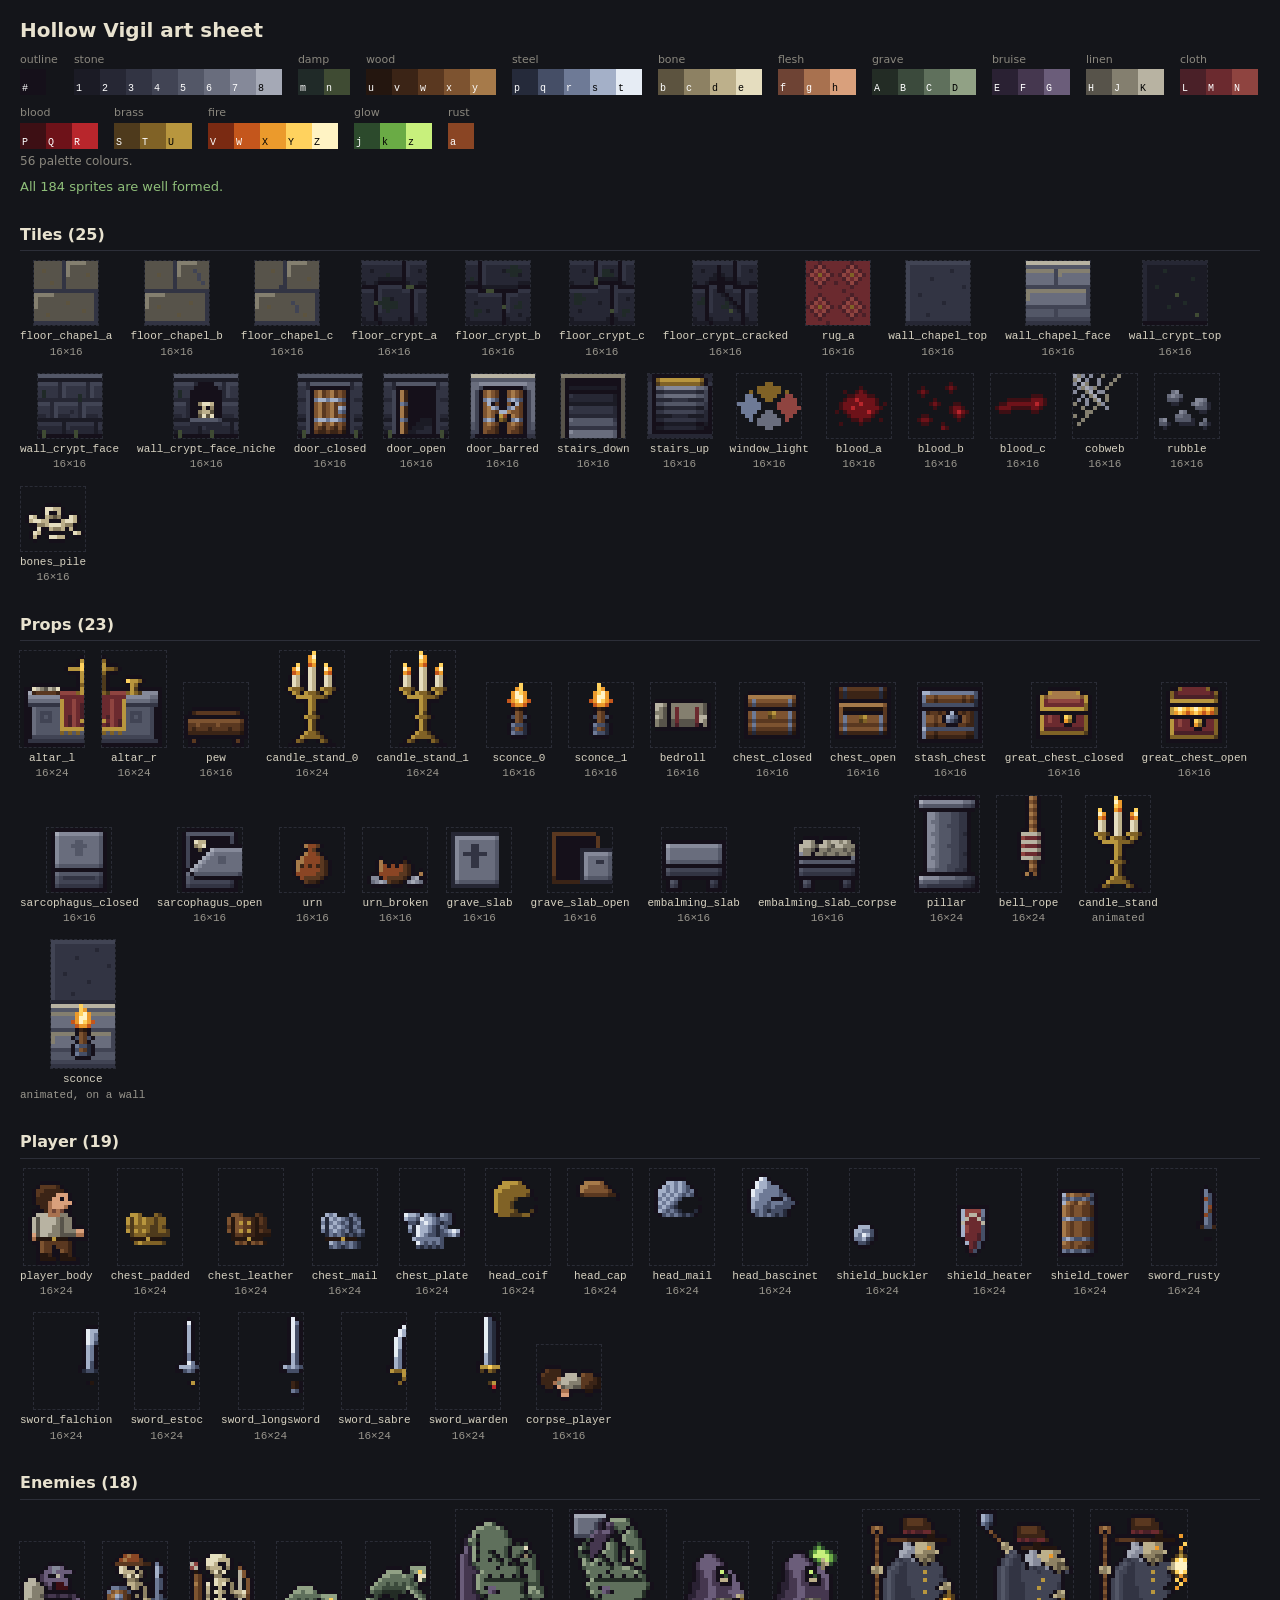
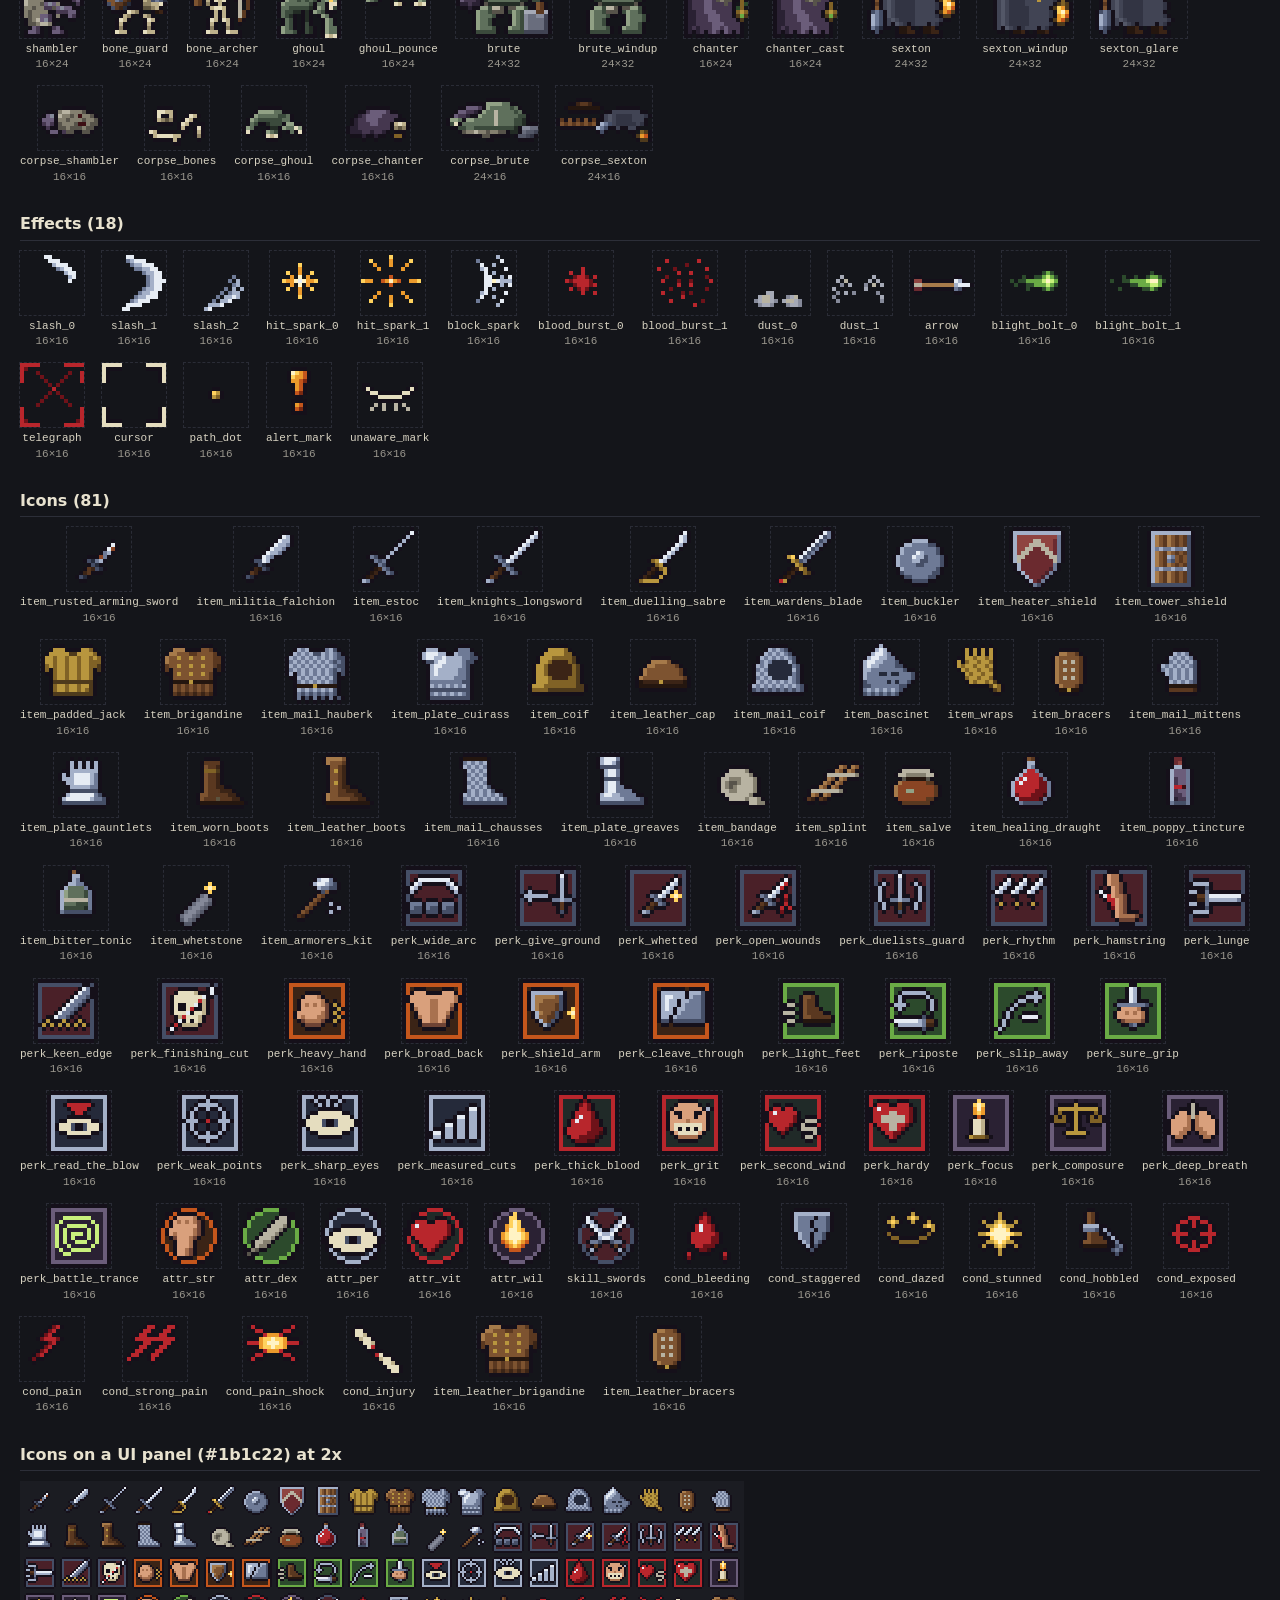
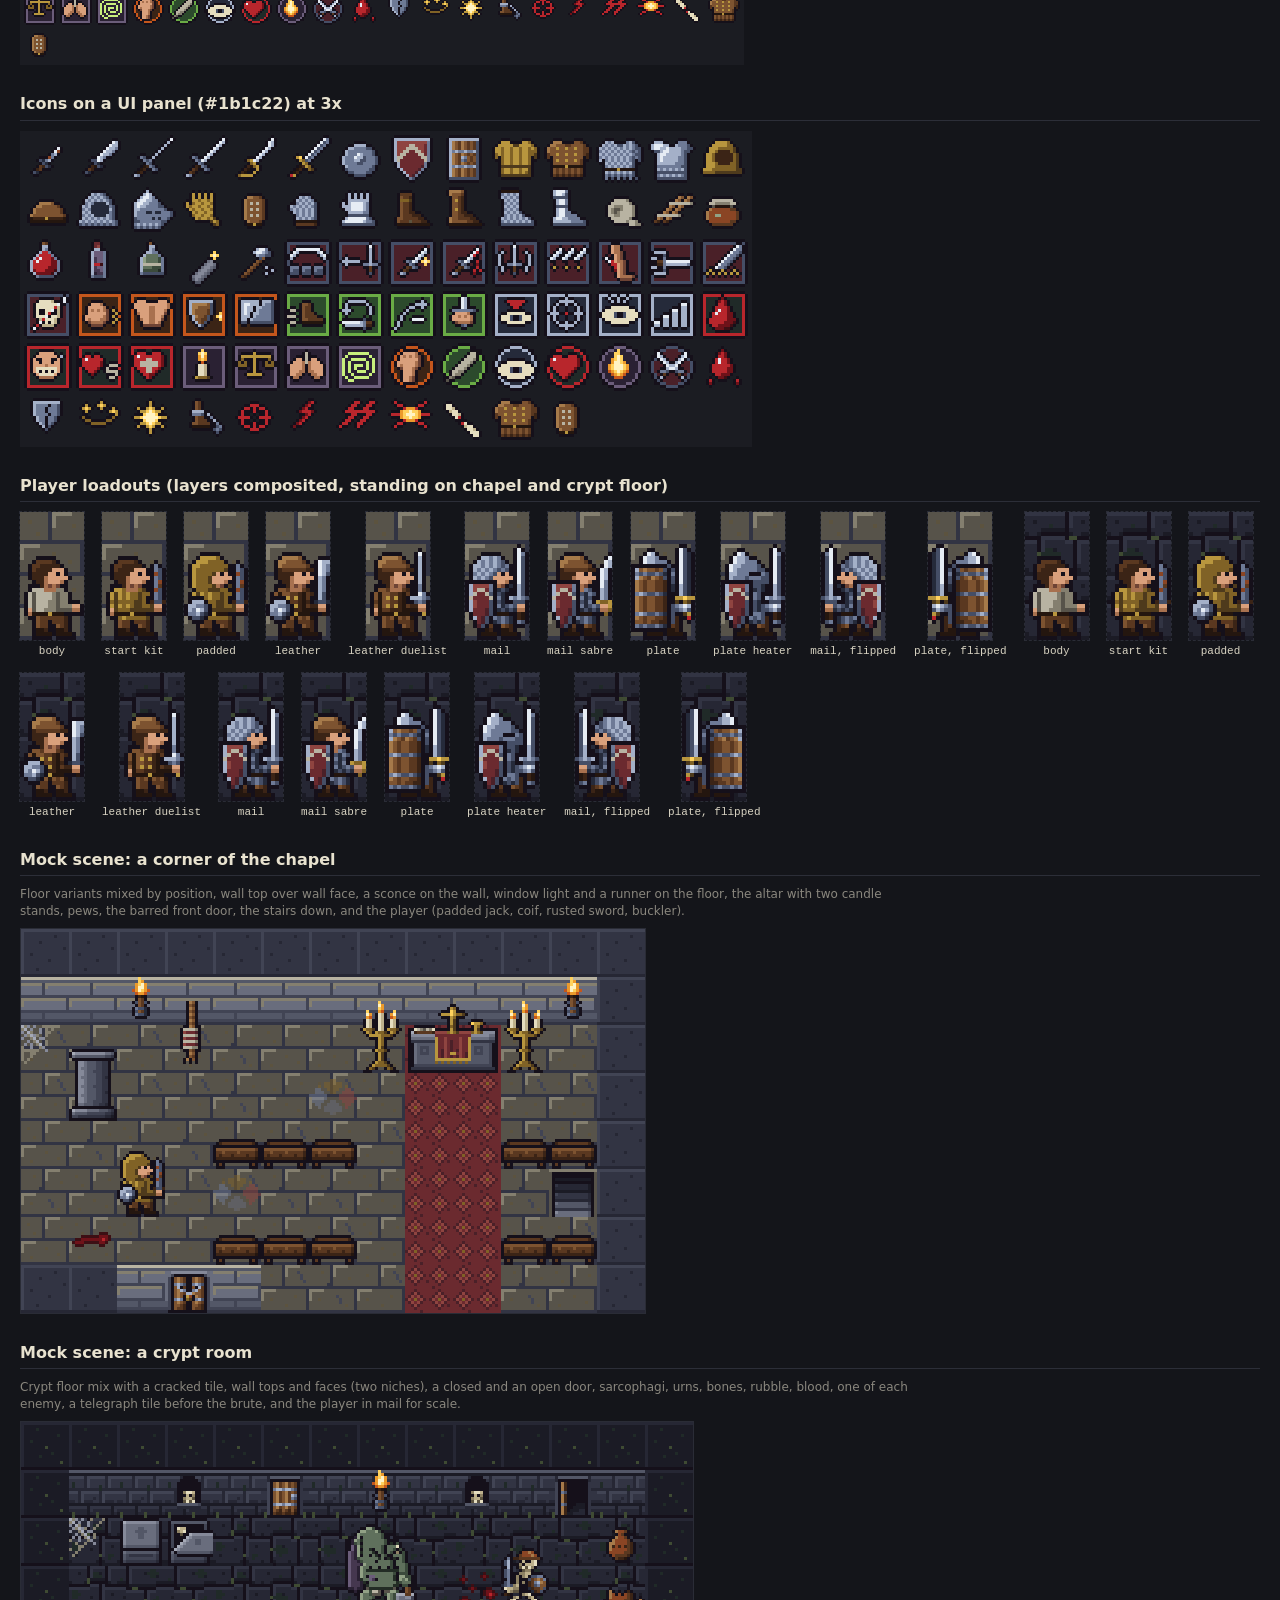
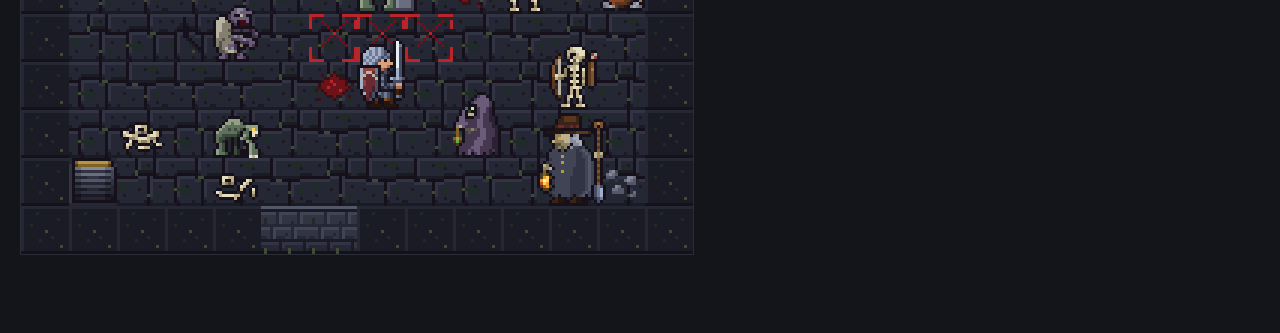
==== art.html @ a9280f54 "Release from d884f41" ====
<!doctype html>
<html lang="en">
  <head>
    <meta charset="utf-8" />
    <meta name="viewport" content="width=device-width, initial-scale=1" />
    <title>Hollow Vigil art sheet</title>
    <script type="module" crossorigin src="./assets/art-aBre4uYu.js"></script>
    <link rel="modulepreload" crossorigin href="./assets/bake-BDaIkIB0.js">
  </head>
  <body>
    <div id="sheet"></div>
  </body>
</html>
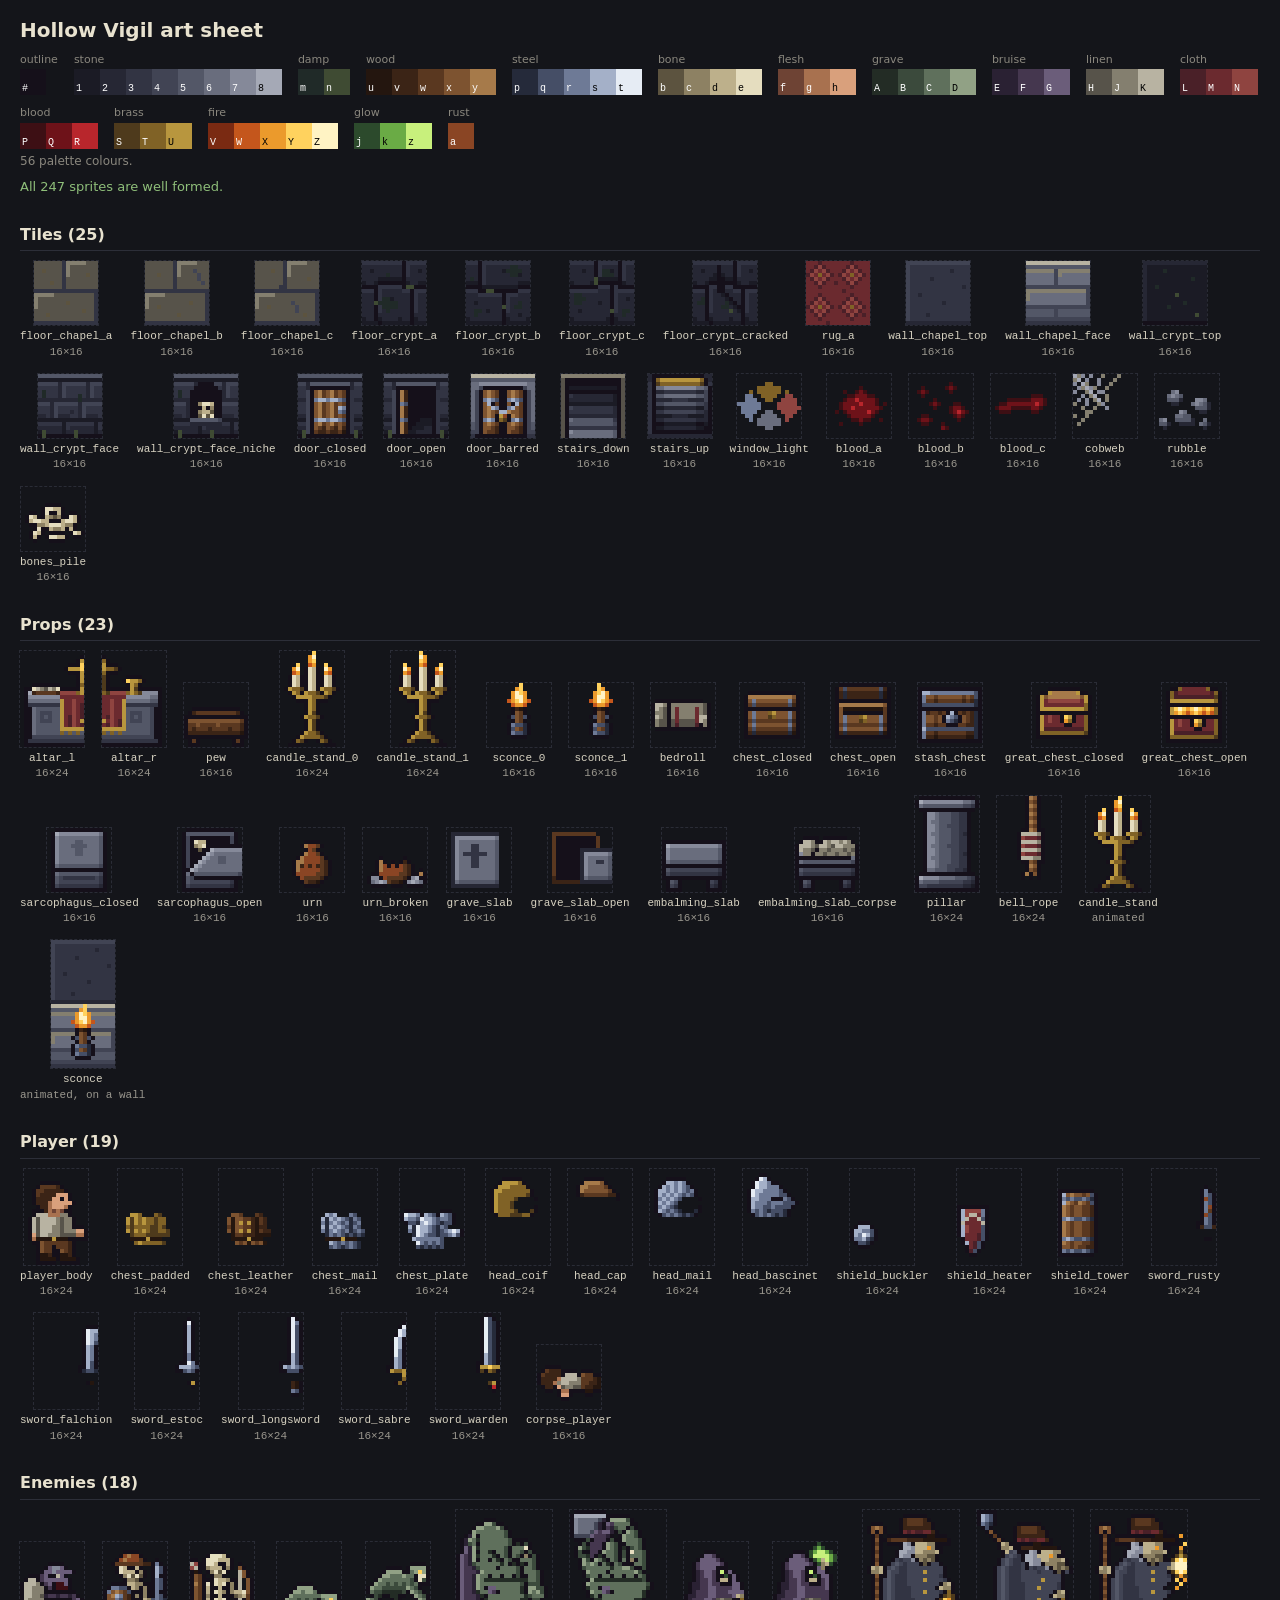
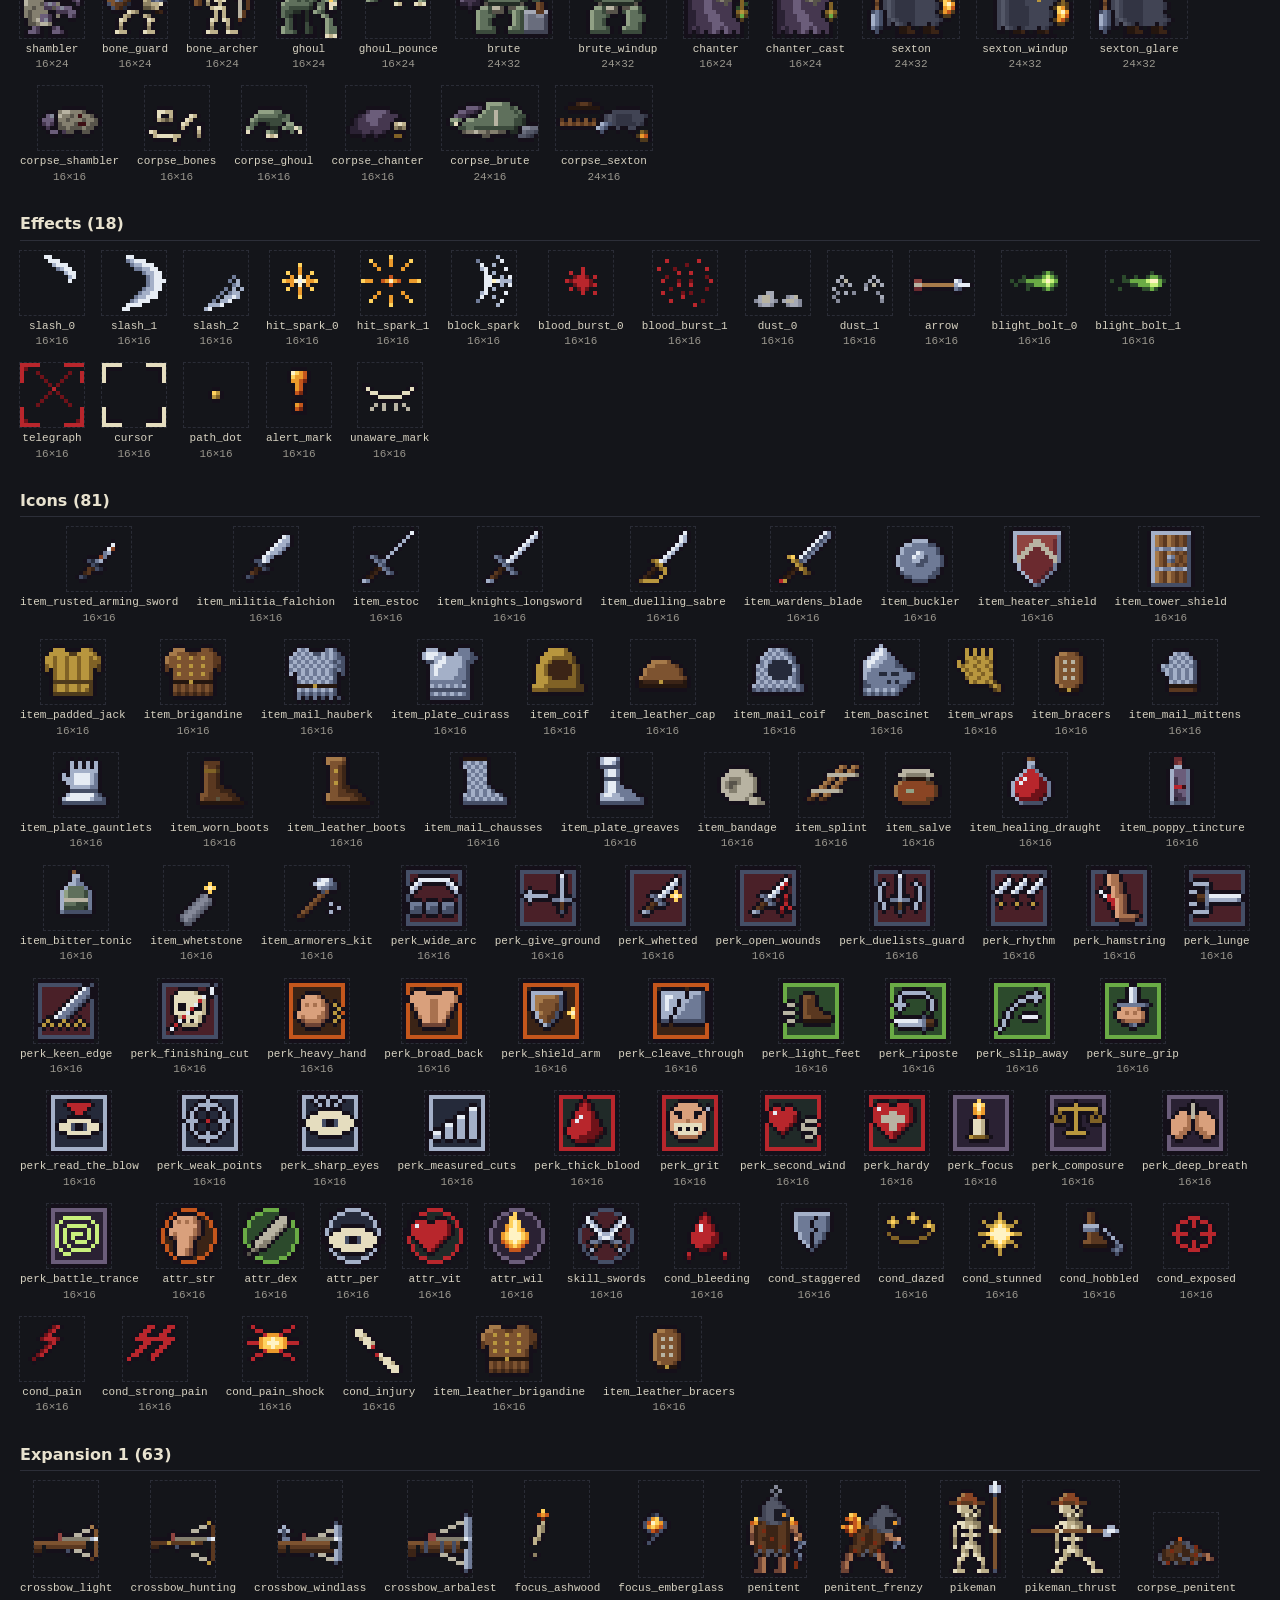
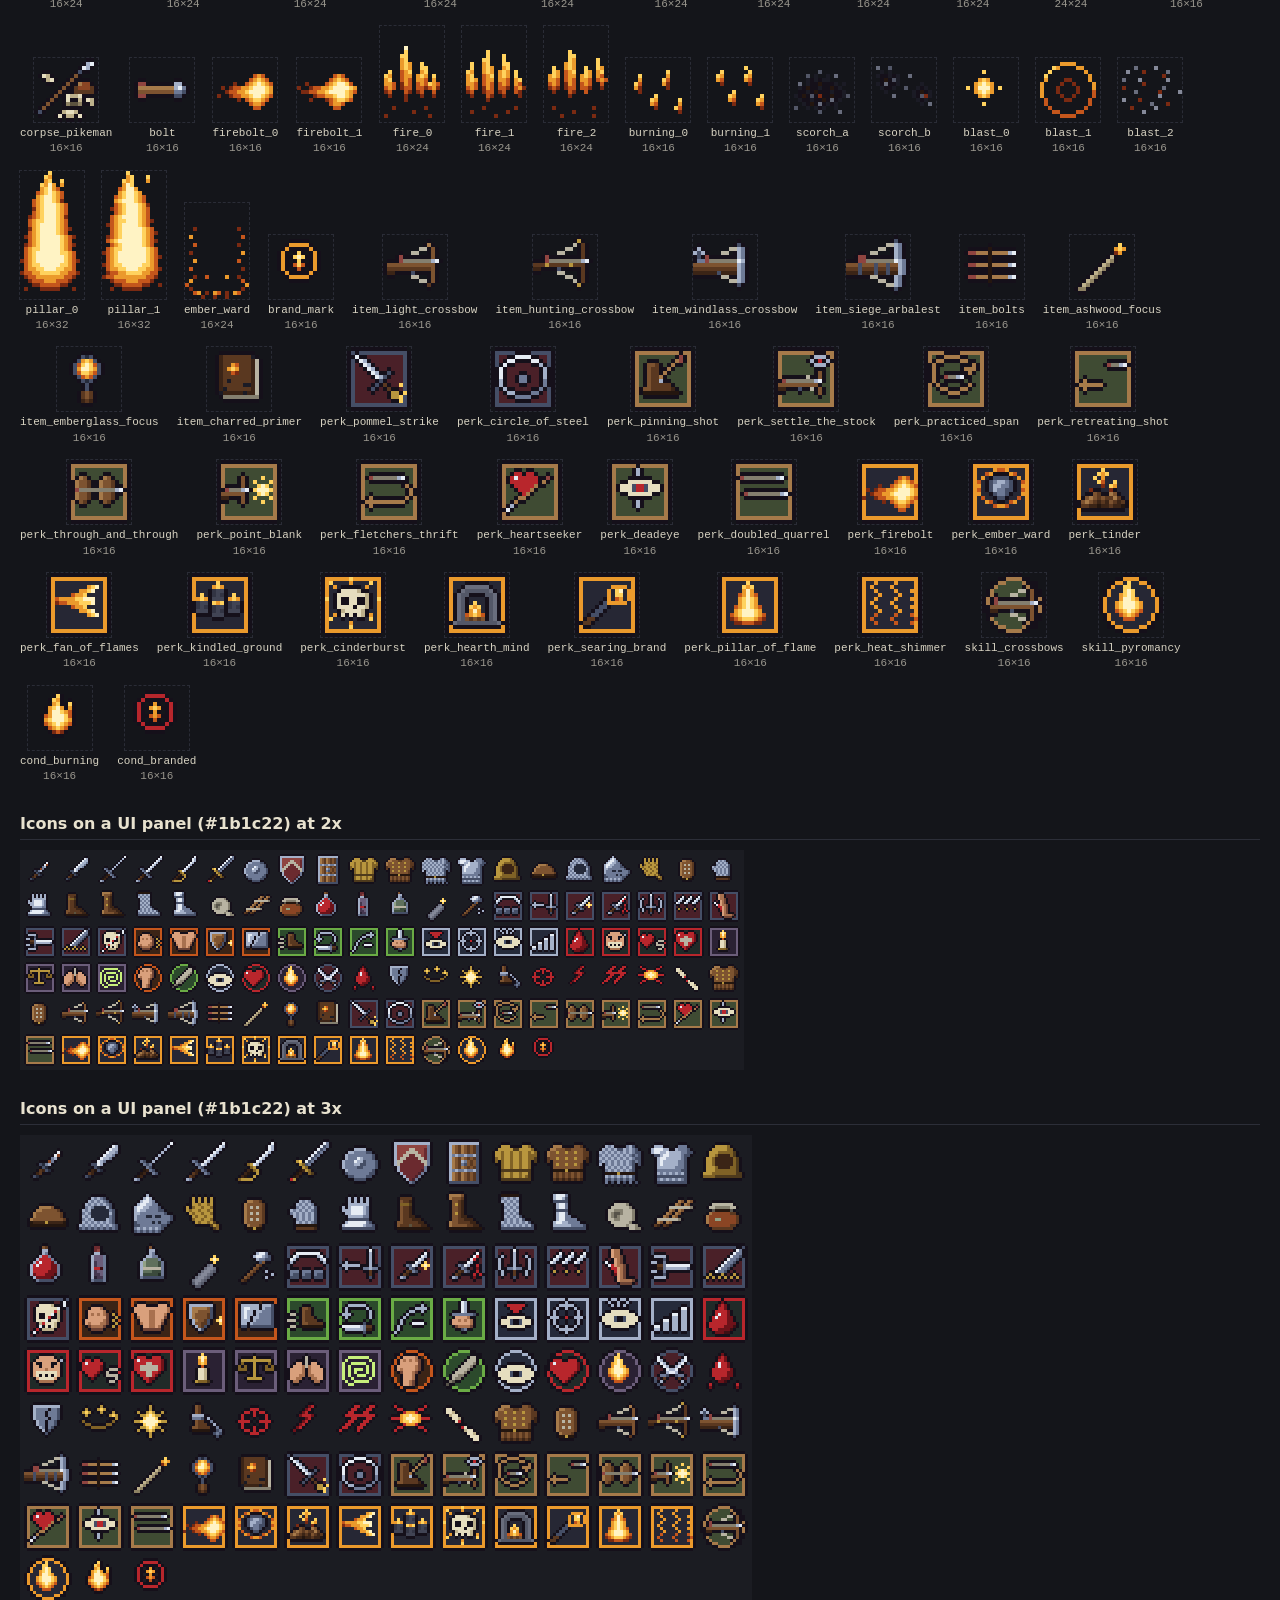
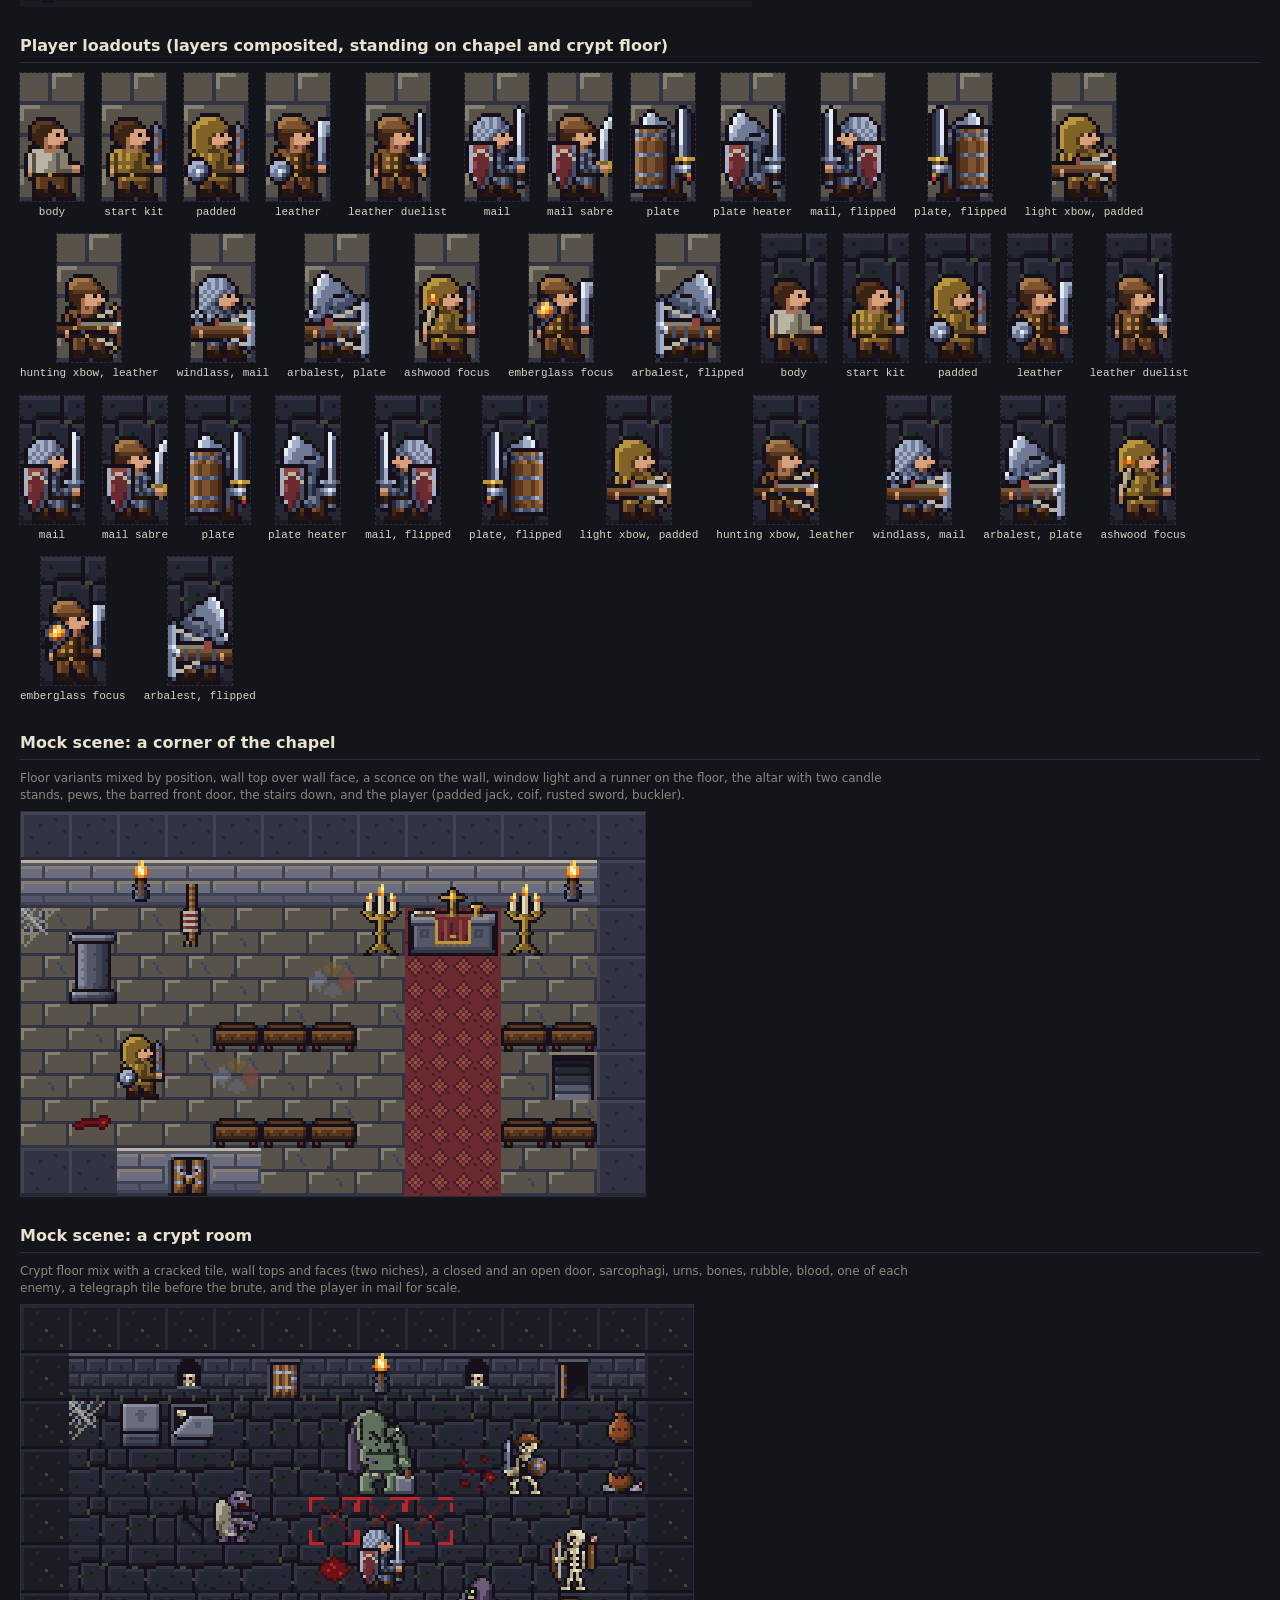
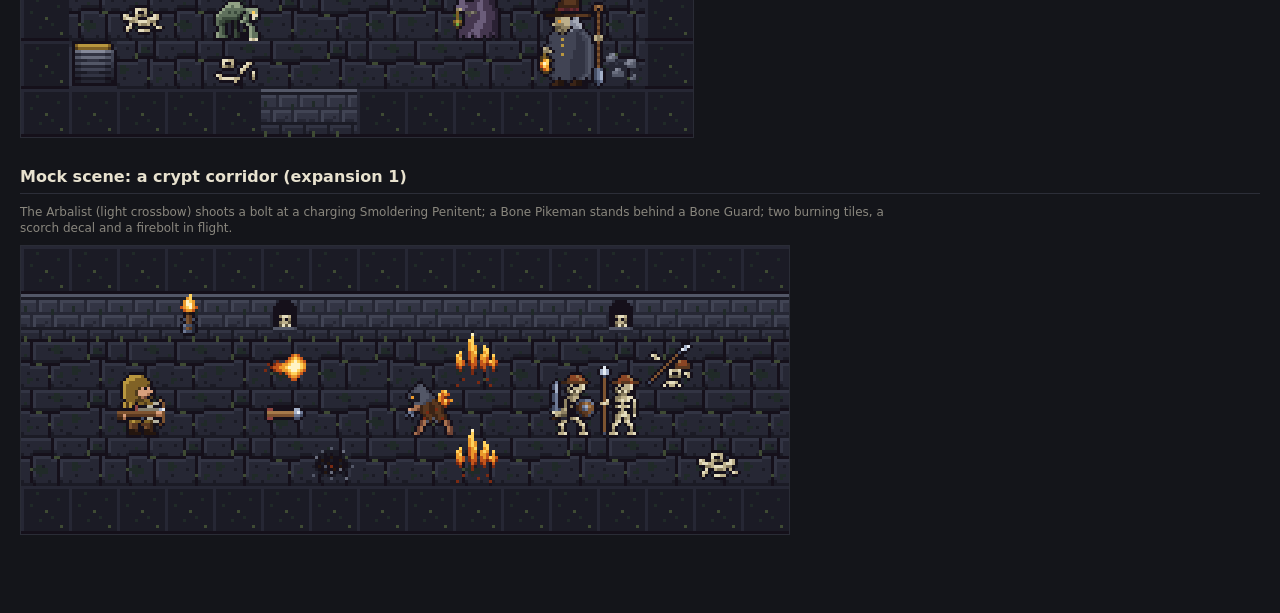
==== commit c938ac7c: "Release from 36a6a40" ====
--- a/art.html
+++ b/art.html
@@ -4,8 +4,8 @@
     <meta charset="utf-8" />
     <meta name="viewport" content="width=device-width, initial-scale=1" />
     <title>Hollow Vigil art sheet</title>
-    <script type="module" crossorigin src="./assets/art-aBre4uYu.js"></script>
-    <link rel="modulepreload" crossorigin href="./assets/bake-BDaIkIB0.js">
+    <script type="module" crossorigin src="./assets/art-6AzfRXTw.js"></script>
+    <link rel="modulepreload" crossorigin href="./assets/bake-xN3nrii-.js">
   </head>
   <body>
     <div id="sheet"></div>
